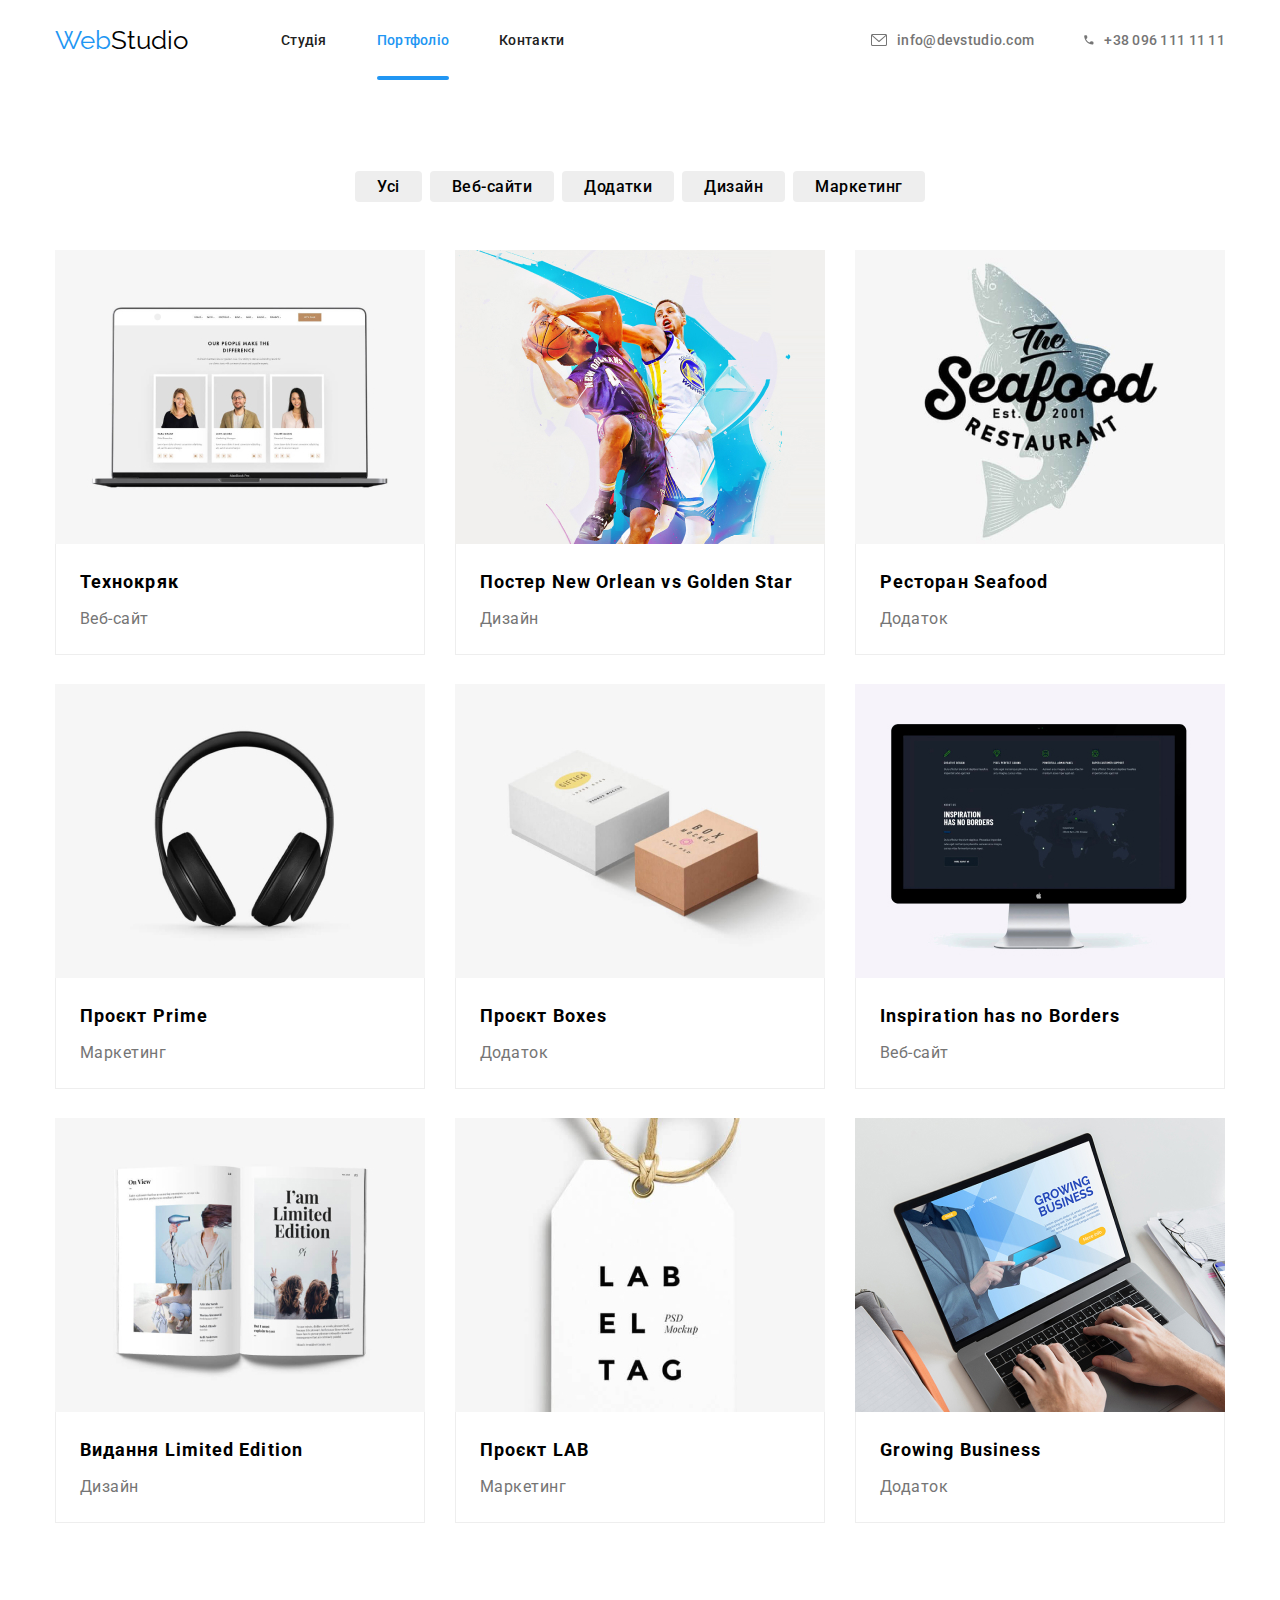
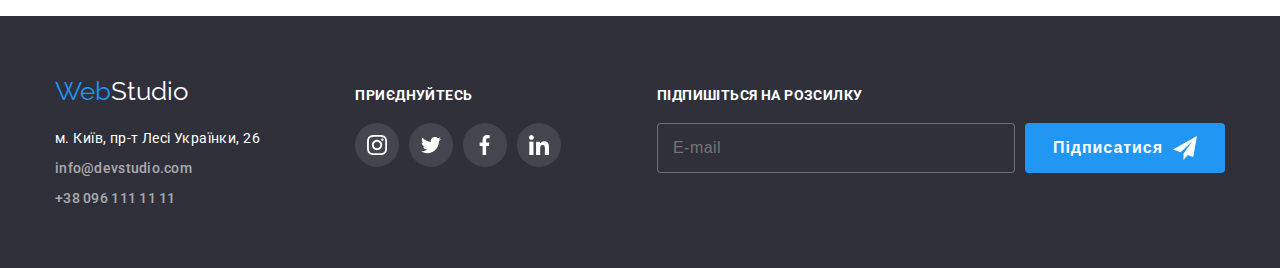
==== portfolio.html @ c01cbc5e "Homework start" ====
<!DOCTYPE html>
<html lang="en">
  <!-- #region head -->
  <head>
    <meta charset="UTF-8" />
    <meta name="viewport" content="width=device-width, initial-scale=1.0" />
    <title>Document</title>
    <link rel="preconnect" href="https://fonts.googleapis.com" />
    <link rel="preconnect" href="https://fonts.gstatic.com" crossorigin />
    <link
      href="https://fonts.googleapis.com/css2?family=Raleway:wght@700&family=Roboto:wght@400;500;700;900&display=swap"
      rel="stylesheet"
    />
    <link rel="stylesheet" href="./css/style.css" />
  </head>
  <!-- #endregion -->
  <body>
    <!-- #region HEADER -->
    <header class="header">
      <div class="container">
        <div class="header__content">
          <a
            href="https://yegor-vin.github.io/HTML_Homework-6/index.html"
            class="logo header__logo"
            ><span class="logo--color-blue">Web</span
            ><span class="logo--color-black">Studio</span></a
          >

          <div class="header__right-block">
            <nav class="nav">
              <ul class="nav__list">
                <li class="nav__item">
                  <a class="nav__link link" href="./index.html">Студія</a>
                </li>
                <li class="nav__item">
                  <a class="nav__link link is-active" href="./portfolio.html"
                    >Портфоліо</a
                  >
                </li>
                <li class="nav__item">
                  <a class="nav__link link" href="#">Контакти</a>
                </li>
              </ul>
            </nav>

            <div class="contacts">
              <a class="contacts__item link" href="mailto:info@devstudio.com">
                <svg class="icon icon--email contacts__icon">
                  <use href="./images/sprite.svg#email"></use>
                </svg>
                info@devstudio.com</a
              >
              <a class="contacts__item link" href="tel:+380961111111">
                <svg class="icon icon--phone contacts__icon">
                  <use href="./images/sprite.svg#phone"></use>
                </svg>
                +38 096 111 11 11
              </a>
            </div>
          </div>
        </div>
      </div>
    </header>
    <!-- #endregion -->
    <main>
      <section class="features section">
        <div class="container">
          <ul class="features__filters">
            <li class="features__filters-item">
              <a class="features__filter" href="#" type="button">Усі</a>
            </li>
            <li class="features__filters-item">
              <a class="features__filter" href="#" type="button">Веб-сайти</a>
            </li>
            <li class="features__filters-item">
              <a class="features__filter" href="#" type="button">Додатки</a>
            </li>
            <li class="features__filters-item">
              <a class="features__filter" href="#" type="button">Дизайн</a>
            </li>
            <li class="features__filters-item">
              <a class="features__filter" href="#" type="button">Маркетинг</a>
            </li>
          </ul>
          <ul class="features__list">
            <li class="features__item category">
              <div class="category__img-container">
                <img
                  class="category__img"
                  src="./images/port-1.jpg"
                  alt="tehnokriak"
                />
                <div class="hidden-text">
                  Ресурс пропонує комплексні пропозиції з різним рівнем
                  функціоналу та сервісів. Все це дозволить відвідувачу отримати
                  вичерпні відомості про компанію чи приватну особу.
                </div>
              </div>
              <div class="category__content">
                <h3 class="category__title">Технокряк</h3>
                <p class="category__type">Веб-сайт</p>
              </div>
            </li>
            <li class="features__item category">
              <div class="category__img-container">
                <img src="./images/port-2.jpg" alt="Poster" />
                <div class="hidden-text">
                  Ресурс пропонує комплексні пропозиції з різним рівнем
                  функціоналу та сервісів. Все це дозволить відвідувачу отримати
                  вичерпні відомості про компанію чи приватну особу.
                </div>
              </div>
              <div class="category__content">
                <h3 class="category__title">
                  Постер New Orlean vs Golden Star
                </h3>
                <p class="category__type">Дизайн</p>
              </div>
            </li>
            <li class="features__item category">
              <div class="category__img-container">
                <img src="./images/port-3.jpg" alt="Restaurant" />
                <div class="hidden-text">
                  Ресурс пропонує комплексні пропозиції з різним рівнем
                  функціоналу та сервісів. Все це дозволить відвідувачу отримати
                  вичерпні відомості про компанію чи приватну особу.
                </div>
              </div>
              <div class="category__content">
                <h3 class="category__title">Ресторан Seafood</h3>
                <p class="category__type">Додаток</p>
              </div>
            </li>
            <li class="features__item category">
              <div class="category__img-container">
                <img src="./images/port-4.jpg" alt="Project Prime" />
                <div class="hidden-text">
                  Ресурс пропонує комплексні пропозиції з різним рівнем
                  функціоналу та сервісів. Все це дозволить відвідувачу отримати
                  вичерпні відомості про компанію чи приватну особу.
                </div>
              </div>
              <div class="category__content">
                <h3 class="category__title">Проєкт Prime</h3>
                <p class="category__type">Маркетинг</p>
              </div>
            </li>
            <li class="features__item category">
              <div class="category__img-container">
                <img src="./images/port-5.jpg" alt="Project Boxes" />
                <div class="hidden-text">
                  Ресурс пропонує комплексні пропозиції з різним рівнем
                  функціоналу та сервісів. Все це дозволить відвідувачу отримати
                  вичерпні відомості про компанію чи приватну особу.
                </div>
              </div>
              <div class="category__content">
                <h3 class="category__title">Проєкт Boxes</h3>
                <p class="category__type">Додаток</p>
              </div>
            </li>
            <li class="features__item category">
              <div class="category__img-container">
                <img
                  src="./images/port-6.jpg"
                  alt="Inspiration has no Borders"
                />
                <div class="hidden-text">
                  Ресурс пропонує комплексні пропозиції з різним рівнем
                  функціоналу та сервісів. Все це дозволить відвідувачу отримати
                  вичерпні відомості про компанію чи приватну особу.
                </div>
              </div>
              <div class="category__content">
                <h3 class="category__title">Inspiration has no Borders</h3>
                <p class="category__type">Веб-сайт</p>
              </div>
            </li>
            <li class="features__item category">
              <div class="category__img-container">
                <img src="./images/port-7.jpg" alt="Видання Limited Edition" />
                <div class="hidden-text">
                  Ресурс пропонує комплексні пропозиції з різним рівнем
                  функціоналу та сервісів. Все це дозволить відвідувачу отримати
                  вичерпні відомості про компанію чи приватну особу.
                </div>
              </div>
              <div class="category__content">
                <h3 class="category__title">Видання Limited Edition</h3>
                <p class="category__type">Дизайн</p>
              </div>
            </li>
            <li class="features__item category">
              <div class="category__img-container">
                <img src="./images/port-8.jpg" alt="Проєкт LAB" />
                <div class="hidden-text">
                  Ресурс пропонує комплексні пропозиції з різним рівнем
                  функціоналу та сервісів. Все це дозволить відвідувачу отримати
                  вичерпні відомості про компанію чи приватну особу.
                </div>
              </div>
              <div class="category__content">
                <h3 class="category__title">Проєкт LAB</h3>
                <p class="category__type">Маркетинг</p>
              </div>
            </li>
            <li class="features__item category">
              <div class="category__img-container">
                <img src="./images/port-9.jpg" alt="Growing Business" />
                <div class="hidden-text">
                  Ресурс пропонує комплексні пропозиції з різним рівнем
                  функціоналу та сервісів. Все це дозволить відвідувачу отримати
                  вичерпні відомості про компанію чи приватну особу.
                </div>
              </div>
              <div class="category__content">
                <h3 class="category__title">Growing Business</h3>
                <p class="category__type">Додаток</p>
              </div>
            </li>
          </ul>
        </div>
      </section>
    </main>
    <footer class="footer">
      <div class="container">
        <div class="footer__content">
          <div class="footer__left-block">
            <a href="/" class="logo footer__logo"
              ><span class="logo--color-blue">Web</span
              ><span class="logo--color-white">Studio</span></a
            >
            <div class="footer__contacts contacts contacts--footer">
              <address class="contacts__address">
                м. Київ, пр-т Лесі Українки, 26
              </address>
              <a
                class="contacts__item contacts__item--footer link"
                href="mailto:info@devstudio.com"
                >info@devstudio.com</a
              >
              <a
                class="contacts__item contacts__item--footer link"
                href="tel:+380961111111"
                >+38 096 111 11 11</a
              >
            </div>
          </div>
          <div class="footer__right-block">
            <div class="footer__social-icons social-icons">
              <h3 class="social-icons__title">Приєднуйтесь</h3>
              <ul class="social-icons__list">
                <li class="social-icons__item social-icons__item--footer">
                  <svg class="social-icons__icon social-icons__icon--footer">
                    <use href="./images/sprite.svg#instagram"></use>
                  </svg>
                </li>
                <li class="social-icons__item social-icons__item--footer">
                  <svg class="social-icons__icon social-icons__icon--footer">
                    <use href="./images/sprite.svg#twitter"></use>
                  </svg>
                </li>
                <li class="social-icons__item social-icons__item--footer">
                  <svg class="social-icons__icon social-icons__icon--footer">
                    <use href="./images/sprite.svg#facebook"></use>
                  </svg>
                </li>
                <li class="social-icons__item social-icons__item--footer">
                  <svg class="social-icons__icon social-icons__icon--footer">
                    <use href="./images/sprite.svg#linkedin"></use>
                  </svg>
                </li>
              </ul>
            </div>
          </div>
          <div class="footer__subscribe subscribe">
            <h3 class="subscribe__title">Підпишіться на розсилку</h3>
            <form class="subscribe__form">
              <input
                class="subscribe__input"
                type="email"
                name="email"
                id="email"
                placeholder="E-mail"
              />
              <button class="subscribe__button" type="button">
                Підписатися
                <svg class="subscribe__button-icon">
                  <use href="./images/sprite.svg#tg"></use>
                </svg>
              </button>
            </form>
          </div>
        </div>
      </div>
    </footer>
  </body>
</html>
---- css/style.css ----
:root {
  --color-blue: #2196f3;
}

html {
  font-family: "Roboto", sans-serif;
  font-weight: 400;
}

body,
h1,
h2,
h3,
h4,
h5,
h6,
p,
ul,
button {
  margin: 0;
  padding: 0;
}

a {
  text-decoration: none;
}

* {
  box-sizing: border-box;
}

.link {
  transition: color 0.3s linear;
}

.link:hover {
  color: var(--color-blue);
}

.container {
  margin: 0 auto;
  max-width: 1170px;
  width: 100%;
}

/* #region header */

.header {
  display: flex;

  height: 80px;
}

.header__content {
  display: flex;
  height: 100%;
}

.header__right-block {
  display: flex;
  justify-content: space-between;
  width: 100%;
}

.header__logo {
  margin-right: 93px;
}

/* #endregion */

/* #region nav */

.nav {
  display: flex;
}

.nav__list {
  margin: 0;
  padding: 0;
  list-style: none;
  display: flex;
  gap: 50px;
}

.nav__item {
  display: flex;
}

.nav__link {
  display: flex;
  align-items: center;

  color: #212121;
  font-size: 14px;
  font-weight: 500;
  line-height: normal;
  letter-spacing: 0.28px;
  text-decoration: none;
  transition: all 0.3s ease;
}

.is-active {
  position: relative;
  color: var(--color-blue);
}

.is-active::after {
  display: block;
  content: "";
  height: 4px;

  position: absolute;
  width: 100%;
  bottom: 0;

  background-color: var(--color-blue);
  border-radius: 2px;
}

.nav__link:hover {
  color: var(--color-blue);
  font-weight: 500;
  line-height: normal;
  letter-spacing: 0.28px;
}

/* #endregion */

/* #region contacts */

.contacts {
  display: flex;
  gap: 50px;
}

.contacts--footer {
  flex-direction: column;
  gap: 6px;
}

.contacts__item {
  display: flex;
  align-items: center;

  color: #757575;
  font-size: 14px;
  font-weight: 500;
  line-height: normal;
  letter-spacing: 0.28px;
}

.contacts__item--footer {
  color: #ffffff99;
  line-height: 24px;
}

/* #endregion */

.logo {
  font-family: "Raleway", sans-serif;
  text-decoration: none;
  font-size: 26px;
  display: flex;
  align-items: center;
}

.logo--color-blue {
  color: var(--color-blue);
}

.logo--color-black {
  color: #000;
}

.hero {
  display: flex;
  flex-direction: column;
  justify-content: center;
  align-items: center;
  gap: 30px;

  height: 600px;
  background: linear-gradient(90deg, #2f303a66 0%, #2f303a66 100%),
    url("../images/hero.jpg"), #2f303a;
  background-repeat: no-repeat;
  background-size: cover;
  background-position: center;

  color: #fff;

  font-size: 44px;
  font-weight: 900px;
  line-height: 60px;
  text-transform: uppercase;

  flex-shrink: 0;
}

.hero__title {
  color: #fff;
  text-align: center;

  width: 696px;

  font-size: 44px;
  font-weight: 900;

  line-height: 60px;
  letter-spacing: 2.64px;
  text-transform: uppercase;
}

.hero__button {
  background-color: var(--color-blue);
  color: #fff;
  width: 216px;
  height: 50px;
  cursor: pointer;
  text-align: center;
  font-size: 16px;
  font-weight: 700;
  line-height: 30px; /* 187.5% */
  letter-spacing: 0.96px;
  border-radius: 4px;
  box-shadow: 0 4px 4px 0 rgba(0, 0, 0, 0.15);
}

.points__list {
  display: flex;
  justify-content: space-evenly;
  list-style: none;
  background-color: #fff;
  gap: 30px;
}

.points__item {
  width: 270px;
  flex-shrink: 0;
  display: flex;
  flex-direction: column;
  gap: 30px;
}

.points__title {
  color: #212121;
  margin-bottom: 10px;
  font-size: 14px;
  font-weight: 700;
  line-height: 16px;
  letter-spacing: 0.03em;
}

.points__text {
  color: #757575;
  font-size: 14px;
  font-weight: 400;
  line-height: 24px;
  letter-spacing: 0.42px;
  width: 270px;
}

.activity {
}

.activity__title {
  text-align: center;
  margin-bottom: 50px;
  font-size: 36px;
  font-weight: 700;
  line-height: 42px;
  letter-spacing: 0.03em;
}

.activity__list {
  list-style: none;
  display: flex;
  justify-content: center;
  gap: 30px;
}

.activity__item {
  display: flex;
}

.activity__img-container {
  position: relative;
  display: flex;
}

.activity__img {
  width: 370px;
  height: 294px;
  flex-shrink: 0;
}

.activity__text {
  position: absolute;
  bottom: 0;
  background-color: #2f303acc;
  color: #fff;
  width: 100%;
  height: 70px;
  display: flex;
  justify-content: center;
  align-items: center;
  text-transform: uppercase;
  font-size: 14px;
  font-weight: 700;
  line-height: 16px;
  letter-spacing: 0.03em;
}

.team {
  flex-shrink: 0;
  background-color: #f5f4fa;
  width: 100%;
}

.team__title {
  margin: 0 0 50px;
  text-align: center;
  font-size: 36px;
  font-weight: 700;
  line-height: 42px;
  letter-spacing: 0.03em;
}

.team__list {
  list-style: none;
  display: flex;
  gap: 30px;
  justify-content: center;
  border-radius: 4px;
}

.person {
  background-color: #fff;
  width: 270px;
}

.person__img {
  width: 100%;
}

.person__img-container {
  display: flex;
}

.person__content {
  padding: 30px 0 30px;

  display: flex;
  flex-direction: column;
  align-items: center;
}

.person__name {
  margin: 0 0 10px;
  font-size: 16px;
  font-weight: 500;
  line-height: 19px;
  letter-spacing: 0.03em;
}

.person__role {
  margin: 0 0 16px;

  font-size: 16px;
  font-weight: 400;
  line-height: 19px;
  letter-spacing: 0.03em;
  color: #757575;
}

.section {
  padding: 94px 0 94px;
}

.section--no-pd-top {
  padding: 0 0 94px;
}

.footer {
  background-color: #2f303a;
  height: 252px;
  padding-top: 60px;
}

.logo--color-white {
  color: #fff;
}

.footer__content {
  display: flex;
  align-items: baseline;
  justify-content: space-between;
}

.footer__contacts {
  display: flex;
  flex-direction: column;
  gap: 6px;
}

.contacts__address {
  color: #fff;
  font-style: normal;
  font-size: 14px;
  font-weight: 400;
  line-height: 24px;
  letter-spacing: 0.03em;
  text-align: left;
}

.footer__logo {
  margin: 0 0 20px;
}

.footer__email {
  color: #757575;
  font-size: 14px;
  font-weight: 400;
  line-height: 24px;
  letter-spacing: 0.03em;
  text-align: left;
}

.footer__number {
  color: #757575;
  font-size: 14px;
  font-weight: 400;
  line-height: 24px;
  letter-spacing: 0.03em;
  text-align: left;
}

.features__filter {
  background-color: #f5f4fa;
  color: #212121;
  height: 38px;
  font-size: 16px;
  font-weight: 500;
  line-height: 26px;
  letter-spacing: 0.03em;
  text-align: center;
  padding: 6px 22px;
}

.portfolio {
}

.info {
  text-align: center;
}

.features__filters {
  list-style: none;
  margin: 0 0 50px;

  display: flex;
  justify-content: center;
  gap: 8px;
}

.features__filter {
  transition: all 0.3s ease;
  background-color: #eee;
  color: black;
  border-radius: 4px;
}

.features__filter:hover {
  background-color: var(--color-blue);
  color: white;
}

.features__list {
  list-style: none;
  display: flex;
  flex-wrap: wrap;
  gap: 30px;
}

.features__block {
  display: flex;
  justify-content: space-between;
}

.features__item {
  width: 370px;
  height: 404px;
}

.category__img-container {
  position: relative;
  overflow: hidden;
  display: flex;
}

.category__img {
  display: flex;
}

.hidden-text {
  background: #2196f3e5;
  position: absolute;
  color: #fff;
  font-size: 18px;
  font-weight: 400;
  line-height: 28px;
  letter-spacing: 0.03em;
  padding: 63px 24px;
  transform: translateY(100%);
  transition: transform 0.3s ease;
  top: 0;
}

.features__item:hover .hidden-text {
  transform: translateY(0);
}

.category {
  cursor: pointer;
}

.category__content {
  padding: 20px 24px;
  border: 1px solid #eee;
  border-top: none;
}

.category__title {
  margin: 0 0 4px;
  font-size: 18px;
  font-weight: 700;
  line-height: 36px;
  letter-spacing: 0.06em;
}

.category__type {
  font-size: 16px;
  font-weight: 400;
  line-height: 30px;
  letter-spacing: 0.03em;
  color: #757575;
}

.icon {
  display: flex;
  padding: 0 10px 0 0;

  transition: color 0.3s linear;
}

.icon--email {
  height: 12px;
  width: 16px;
}

.icon--phone {
  height: 16px;
  width: 10px;
}

.contacts__block {
  display: flex;
}

.contacts__icon {
  box-sizing: content-box;
}

.contacts__icon-email {
  padding: 34px 10px 34px 0;
  transition: color 0.3s linear;
}

.contacts__block:hover {
  background-color: #fff;
}

.contacts__block:hover .contacts__icon {
  color: var(--color-blue);
}

.contacts__block:hover .contacts__email {
  color: var(--color-blue);
}

.points__icon-list {
  list-style: none;
  display: flex;
  gap: 30px;
  border-radius: 4px;
  padding: 0 0 30px;
}

.points__icon-item {
  width: 270px;
  height: 120px;
  background-color: #f5f4fa;
  display: flex;
  justify-content: center;
  align-items: center;
}

.points__icon {
  width: 70px;
  height: 70px;
}

.social-icons__list {
  list-style: none;
  display: flex;
  gap: 10px;
}

.social-icons__item {
  width: 44px;
  height: 44px;
  display: flex;
  justify-content: center;
  align-items: center;
  border-radius: 50%;
  transition: all 0.3s linear;

  background-color: transparent;
  color: #afb1b8;

  cursor: pointer;
}

.social-icons__item--footer {
  background-color: #ffffff1a;
}

.social-icons__icon {
  color: inherit;
  width: 20px;
  height: 20px;
}

.social-icons__icon--footer {
  color: #fff;
}

.social-icons__item:hover {
  background-color: var(--color-blue);
  color: #fff;
}

.person__media-item:hover .person__media-icon {
  color: #fff;
}
.clients__content {
  padding: 94px 0;
}

.clients__title {
  text-align: center;
  font-size: 36px;
  font-weight: 700;
  line-height: 42px;
  letter-spacing: 0.03em;
  text-align: center;
  margin: 0 0 50px;
}

.clients__list {
  list-style: none;
  display: flex;
  gap: 30px;
}

.clients__item {
  display: flex;
  justify-content: center;
  align-items: center;
  width: 170px;
  height: 92px;
  border: 1px #afb1b8 solid;
  border-radius: 4px;
  transition: all 0.3s linear;
  cursor: pointer;
}

.clients__item:hover {
  border-color: var(--color-blue);
}

.clients__item:hover .clients__logo {
  color: var(--color-blue);
}

.clients__logo {
  width: 106px;
  height: 60px;
  color: #afb1b8;
  transition: all 0.3s linear;
}

.social-icons__title {
  font-size: 14px;
  font-weight: 700;
  line-height: 16px;
  letter-spacing: 0.03em;
  color: #fff;
  text-transform: uppercase;
}

.footer__social-icons {
  display: flex;
  flex-direction: column;
  gap: 20px;
  justify-content: center;
}

.modal {
  opacity: 0;
  position: fixed;
  top: 0;
  left: 0;
  right: 0;
  bottom: 0;

  background-color: #00000080;
  transition: all 0.3s ease;

  pointer-events: none;
}

.modal--is-open {
  opacity: 1;
  pointer-events: all;
}

.modal__window {
  padding: 40px;
  width: 528px;
  height: 580px;
  top: 50%;
  left: 50%;
  border-radius: 4px;
  background-color: #fff;
  position: absolute;
  transform: translate(-50%, -30%);
  transition: all 0.3s ease;
}

.modal--is-open .modal__window {
  transform: translate(-50%, -50%);
}

.modal--is-open .modal {
  opacity: 1;
  pointer-events: all;
}

.modal__button {
  position: absolute;
  right: 8px;
  top: 8px;

  display: flex;
  justify-content: center;
  align-items: center;
  border: 1px solid #0000001a;
  height: 30px;
  width: 30px;

  border-radius: 50%;
  border: 1px solid #0000001a;

  background-color: #fff;
  cursor: pointer;
}

.modal__cross {
  height: 11px;
  width: 11px;
  transition: color 0.3s linear;
}

.modal__button:hover .modal__cross {
  color: var(--color-blue);
}

main:has(.modal--is-open) {
  overflow: hidden;
}

.modal__form {
  display: flex;
  flex-direction: column;
  gap: 12px;
}

.modal__title {
  font-size: 20px;
  font-weight: 700;
  line-height: 23px;
  letter-spacing: 0.03em;
  color: #212121;
  text-align: center;
}

.form {
  display: flex;
  flex-direction: column;
  align-items: center;
}

.form__item {
  margin: 0 0 10px;
  position: relative;
  display: flex;
  flex-direction: column;
  gap: 4px;

  width: 100%;

  font-size: 12px;
  font-weight: 400;
  line-height: 14px;
  letter-spacing: 0.01em;
  color: #757575;
}

.form__item--textarea {
  margin: 0 0 20px;
}

.form__item--checkbox {
  margin: 0 0 30px;
  display: flex;
  flex-direction: row;
  justify-content: center;
  align-items: center;
}

.form__icon {
  position: absolute;
  height: 18px;
  width: 18px;
  padding: 2px;
  color: black;

  left: 12px;
  bottom: 11px;

  transition: color 0.3s ease;
}

.form__input {
  padding: 0 0 0 42px;
  border-radius: 4px;
  border: 1px solid #21212133;
  height: 40px;
  transition: color 0.3s linear;
  cursor: pointer;
  transition: border-color 0.3s ease;
}

.form__input:hover,
.form__input:focus,
.form__text-area:focus {
  border-color: var(--color-blue);
  outline: 1px solid var(--color-blue);
}

.form__input:hover + .form__icon {
  color: var(--color-blue);
}

.form__text-area {
  padding: 12px 16px;
  height: 120px;
  border: 1px solid #21212133;
  border-radius: 4px;
  resize: none;
}

.form__text-area::placeholder {
  color: #75757580;
  font-size: 12px;
  font-weight: 400;
  line-height: 14px;
  letter-spacing: 0.01em;
}

.checkbox-link {
  color: var(--color-blue);
}

.form__button {
  color: #fff;
  border-radius: 4px;
  width: 200px;
  height: 50px;
  background-color: #188ce8;
  border: 1px solid #21212133;
  cursor: pointer;
}

.footer__subscribe {
  display: flex;
  flex-direction: column;
}

.subscribe__title {
  margin: 0 0 20px;
  color: #fff;
  font-size: 14px;
  font-weight: 700;
  line-height: 16px;
  letter-spacing: 0.03em;
  text-transform: uppercase;
  display: flex;
  flex-direction: column;
}

.subscribe__form {
  display: flex;
  gap: 10px;
}

.subscribe__input {
  padding: 0 0 0 15px;

  width: 358px;
  height: 50px;

  border-radius: 4px;
  border: 1px solid #ffffff4d;

  background-color: #2f303a;
  color: #fff;
}

.subscribe__button {
  padding: 0 28px;

  display: flex;
  justify-content: center;
  align-items: center;
  gap: 10px;

  height: 50px;

  font-size: 16px;
  font-weight: 700;
  line-height: 30px;
  letter-spacing: 0.06em;

  color: #fff;
  background-color: var(--color-blue);

  border-radius: 4px;
  border: none;

  cursor: pointer;
}

.subscribe__button-icon {
  height: 24px;
  width: 24px;
}

.subscribe__input::placeholder {
  font-size: 16px;
  font-weight: 400;
  line-height: 20px;
  letter-spacing: 0.03em;
}
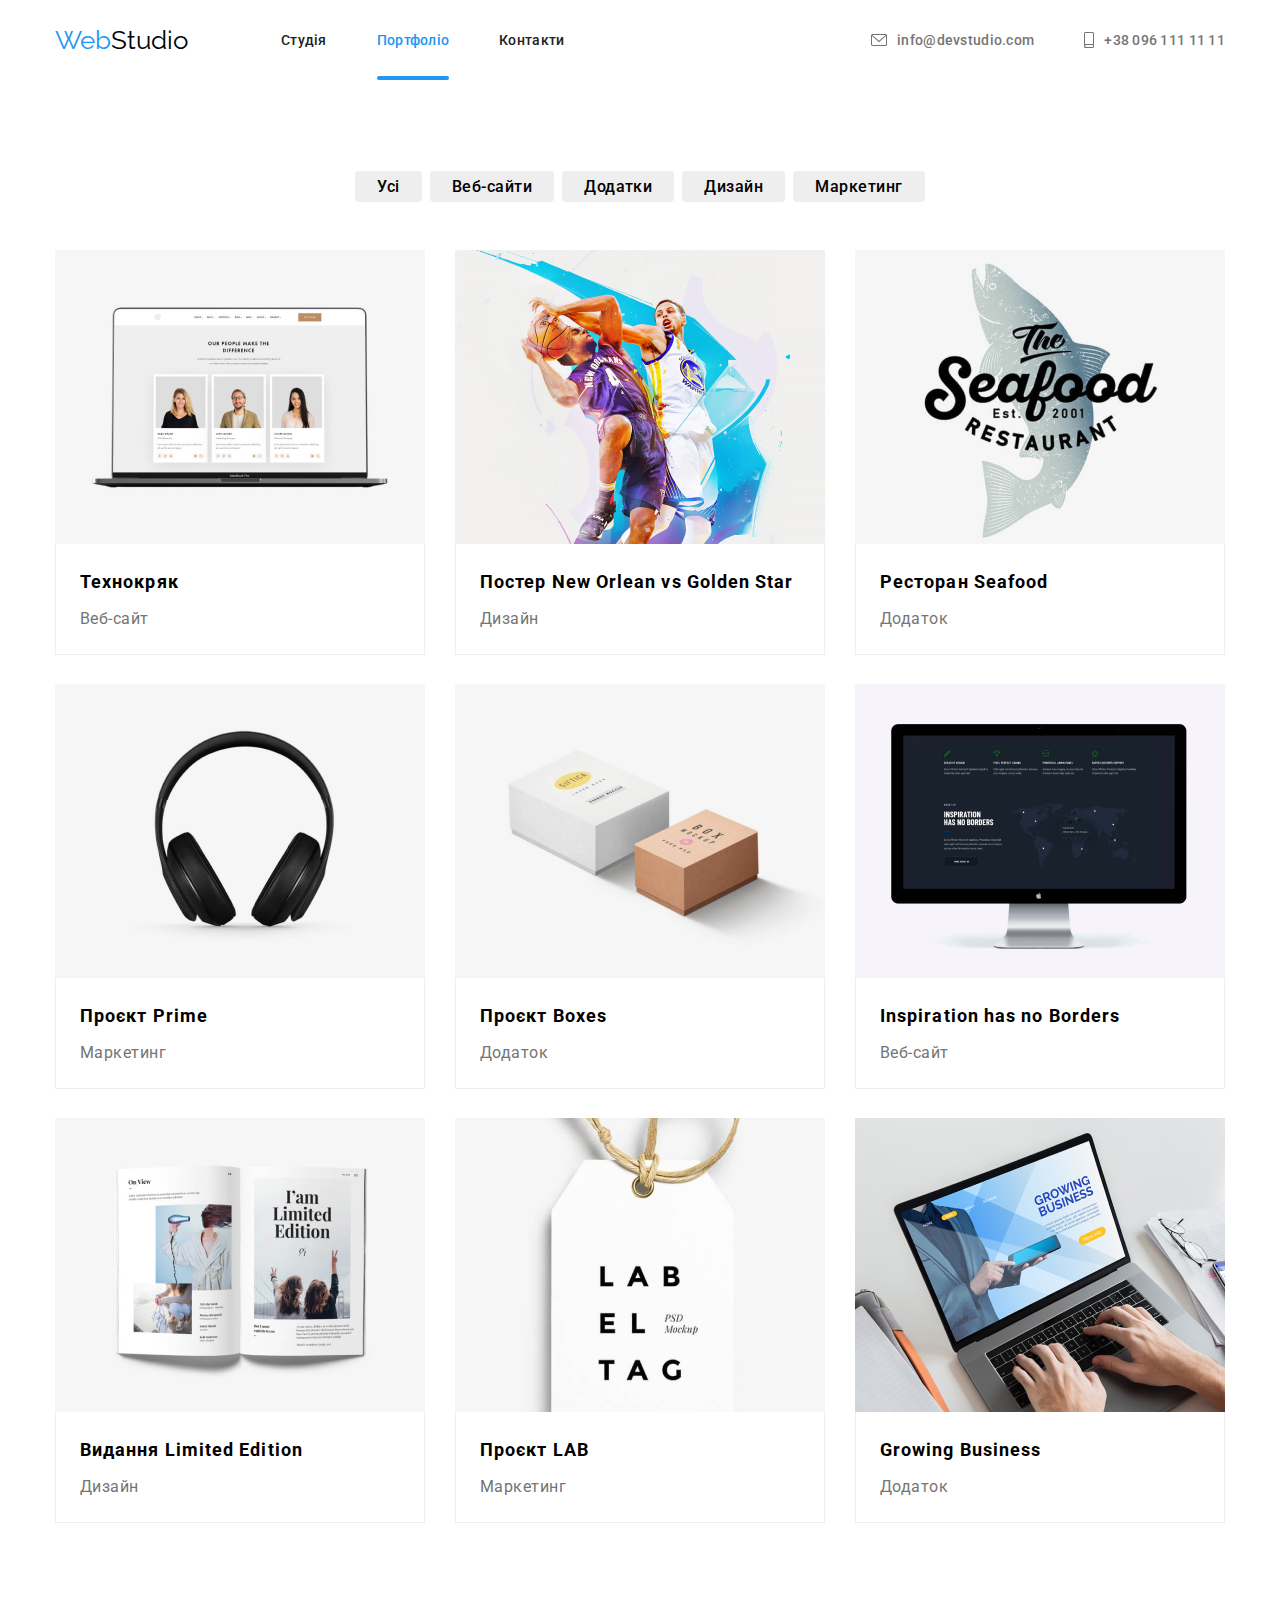
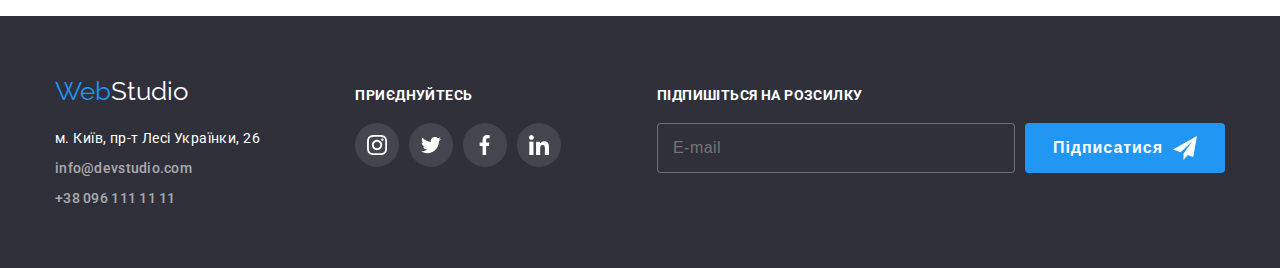
==== commit 3f721bef: "added scss" ====
--- a/portfolio.html
+++ b/portfolio.html
@@ -1,5 +1,5 @@
 <!DOCTYPE html>
-<html lang="en">
+<html lang="en" class="page">
   <!-- #region head -->
   <head>
     <meta charset="UTF-8" />
@@ -11,7 +11,7 @@
       href="https://fonts.googleapis.com/css2?family=Raleway:wght@700&family=Roboto:wght@400;500;700;900&display=swap"
       rel="stylesheet"
     />
-    <link rel="stylesheet" href="./css/style.css" />
+    <link rel="stylesheet" href="/css/style.min.css" />
   </head>
   <!-- #endregion -->
   <body>
@@ -52,7 +52,7 @@
               >
               <a class="contacts__item link" href="tel:+380961111111">
                 <svg class="icon icon--phone contacts__icon">
-                  <use href="./images/sprite.svg#phone"></use>
+                  <use href="./images/sprite.svg#smartphone"></use>
                 </svg>
                 +38 096 111 11 11
               </a>
--- a/css/style.min.css
+++ b/css/style.min.css
@@ -0,0 +1 @@
+body,h1,h2,h3,h4,h5,h6,p,ul,button{margin:0;padding:0}a{text-decoration:none}*{box-sizing:border-box}.link{transition:color .3s linear;font-family:inherit}.link:hover{color:#2196f3}.page{font-family:"Roboto",sans-serif;font-weight:400}.container{margin:0 auto;max-width:1170px;width:100%}.header{display:flex;height:80px}.header__content{display:flex;height:100%}.header__right-block{display:flex;justify-content:space-between;width:100%}.header__logo{margin-right:93px}.nav{display:flex}.nav__list{margin:0;padding:0;list-style:none;display:flex;gap:50px}.nav__item{display:flex}.nav__link{display:flex;align-items:center;color:#212121;font-size:14px;font-weight:500;line-height:normal;letter-spacing:.28px;text-decoration:none;transition:all .3s ease}.nav__link:hover{color:#2196f3;font-weight:500;line-height:normal;letter-spacing:.28px}.is-active{position:relative;color:#2196f3}.is-active::after{display:block;content:"";height:4px;position:absolute;width:100%;bottom:0;background-color:#2196f3;border-radius:2px}.contacts{display:flex;gap:50px}.contacts --footer{flex-direction:column;gap:6px}.contacts__item{display:flex;align-items:center;color:#757575;font-size:14px;font-weight:500;line-height:normal;letter-spacing:.28px}.contacts__item--footer{color:rgba(255,255,255,.6);line-height:24px}.logo{font-family:"Raleway",sans-serif;text-decoration:none;font-size:26px;display:flex;align-items:center}.logo--color-blue{color:#2196f3}.logo--color-black{color:#000}.hero{display:flex;flex-direction:column;justify-content:center;align-items:center;gap:30px;height:600px;background:linear-gradient(90deg, rgba(47, 48, 58, 0.4) 0%, rgba(47, 48, 58, 0.4) 100%),url("../images/hero.jpg"),#2f303a;background-repeat:no-repeat;background-size:cover;background-position:center;color:#fff;font-size:44px;font-weight:900px;line-height:60px;text-transform:uppercase;flex-shrink:0}.hero__title{color:#fff;text-align:center;width:696px;font-size:44px;font-weight:900;line-height:60px;letter-spacing:2.64px;text-transform:uppercase}.hero__button{background-color:#2196f3;color:#fff;width:216px;height:50px;cursor:pointer;text-align:center;font-size:16px;font-weight:700;line-height:30px;letter-spacing:.96px;border-radius:4px;box-shadow:0 4px 4px 0 rgba(0,0,0,.15)}.activity__title{text-align:center;margin-bottom:50px;font-size:36px;font-weight:700;line-height:42px;letter-spacing:.03em}.activity__list{list-style:none;display:flex;justify-content:center;gap:30px}.activity__item{display:flex}.activity__img-container{position:relative;display:flex}.activity__img{width:370px;height:294px;flex-shrink:0}.activity__text{position:absolute;bottom:0;background-color:rgba(47,48,58,.8);color:#fff;width:100%;height:70px;display:flex;justify-content:center;align-items:center;text-transform:uppercase;font-size:14px;font-weight:700;line-height:16px;letter-spacing:.03em}.team{flex-shrink:0;background-color:#f5f4fa;width:100%}.team__title{margin:0 0 50px;text-align:center;font-size:36px;font-weight:700;line-height:42px;letter-spacing:.03em}.team__list{list-style:none;display:flex;gap:30px;justify-content:center;border-radius:4px}.person{background-color:#fff;width:270px}.person__img{width:100%}.person__img-container{display:flex}.person__content{padding:30px 0 30px;display:flex;flex-direction:column;align-items:center}.person__name{margin:0 0 10px;font-size:16px;font-weight:500;line-height:19px;letter-spacing:.03em}.person__role{margin:0 0 16px;font-size:16px;font-weight:400;line-height:19px;letter-spacing:.03em;color:#757575}.section{padding:94px 0 94px}.section--no-pd-top{padding:0 0 94px}.footer{background-color:#2f303a;height:252px;padding-top:60px}.logo--color-white{color:#fff}.footer__content{display:flex;align-items:baseline;justify-content:space-between}.footer__contacts{display:flex;flex-direction:column;gap:6px}.contacts__address{color:#fff;font-style:normal;font-size:14px;font-weight:400;line-height:24px;letter-spacing:.03em;text-align:left}.footer__logo{margin:0 0 20px}.footer__email{color:#757575;font-size:14px;font-weight:400;line-height:24px;letter-spacing:.03em;text-align:left}.footer__number{color:#757575;font-size:14px;font-weight:400;line-height:24px;letter-spacing:.03em;text-align:left}.features__filter{background-color:#f5f4fa;color:#212121;height:38px;font-size:16px;font-weight:500;line-height:26px;letter-spacing:.03em;text-align:center;padding:6px 22px}.info{text-align:center}.features__filters{list-style:none;margin:0 0 50px;display:flex;justify-content:center;gap:8px}.features__filter{transition:all .3s ease;background-color:#eee;color:#000;border-radius:4px}.features__filter:hover{background-color:#2196f3;color:#fff}.features__list{list-style:none;display:flex;flex-wrap:wrap;gap:30px}.features__block{display:flex;justify-content:space-between}.features__item{width:370px;height:404px}.category__img-container{position:relative;overflow:hidden;display:flex}.category__img{display:flex}.hidden-text{background:rgba(33,150,243,.8980392157);position:absolute;color:#fff;font-size:18px;font-weight:400;line-height:28px;letter-spacing:.03em;padding:63px 24px;transform:translateY(100%);transition:transform .3s ease;top:0}.features__item:hover .hidden-text{transform:translateY(0)}.category{cursor:pointer}.category__content{padding:20px 24px;border:1px solid #eee;border-top:none}.category__title{margin:0 0 4px;font-size:18px;font-weight:700;line-height:36px;letter-spacing:.06em}.category__type{font-size:16px;font-weight:400;line-height:30px;letter-spacing:.03em;color:#757575}.icon{display:flex;padding:0 10px 0 0;transition:color .3s linear}.icon--email{height:12px;width:16px}.icon--phone{height:16px;width:10px}.contacts__block{display:flex}.contacts__icon{box-sizing:content-box}.contacts__icon-email{padding:34px 10px 34px 0;transition:color .3s linear}.contacts__block:hover{background-color:#fff}.contacts__block:hover .contacts__icon{color:#2196f3}.contacts__block:hover .contacts__email{color:#2196f3}.points__icon-list{list-style:none;display:flex;gap:30px;border-radius:4px;padding:0 0 30px}.points__icon-item{width:270px;height:120px;background-color:#f5f4fa;display:flex;justify-content:center;align-items:center}.points__icon{width:70px;height:70px}.social-icons__list{list-style:none;display:flex;gap:10px}.social-icons__item{width:44px;height:44px;display:flex;justify-content:center;align-items:center;border-radius:50%;transition:all .3s linear;background-color:rgba(0,0,0,0);color:#afb1b8;cursor:pointer}.social-icons__item--footer{background-color:rgba(255,255,255,.1019607843)}.social-icons__icon{color:inherit;width:20px;height:20px}.social-icons__icon--footer{color:#fff}.social-icons__item:hover{background-color:#2196f3;color:#fff}.person__media-item:hover .person__media-icon{color:#fff}.clients__content{padding:94px 0}.clients__title{text-align:center;font-size:36px;font-weight:700;line-height:42px;letter-spacing:.03em;text-align:center;margin:0 0 50px}.clients__list{list-style:none;display:flex;gap:30px}.clients__item{display:flex;justify-content:center;align-items:center;width:170px;height:92px;border:1px #afb1b8 solid;border-radius:4px;transition:all .3s linear;cursor:pointer}.clients__item:hover{border-color:#2196f3}.clients__item:hover .clients__logo{color:#2196f3}.clients__logo{width:106px;height:60px;color:#afb1b8;transition:all .3s linear}.social-icons__title{font-size:14px;font-weight:700;line-height:16px;letter-spacing:.03em;color:#fff;text-transform:uppercase}.footer__social-icons{display:flex;flex-direction:column;gap:20px;justify-content:center}.modal{opacity:0;position:fixed;top:0;left:0;right:0;bottom:0;background-color:rgba(0,0,0,.5019607843);transition:all .3s ease;pointer-events:none}.modal--is-open{opacity:1;pointer-events:all}.modal__window{padding:40px;width:528px;height:580px;top:50%;left:50%;border-radius:4px;background-color:#fff;position:absolute;transform:translate(-50%, -30%);transition:all .3s ease}.modal--is-open .modal__window{transform:translate(-50%, -50%)}.modal--is-open .modal{opacity:1;pointer-events:all}.modal__button{position:absolute;right:8px;top:8px;display:flex;justify-content:center;align-items:center;border:1px solid rgba(0,0,0,.1019607843);height:30px;width:30px;border-radius:50%;border:1px solid rgba(0,0,0,.1019607843);background-color:#fff;cursor:pointer}.modal__cross{height:11px;width:11px;transition:color .3s linear}.modal__button:hover .modal__cross{color:#2196f3}main:has(.modal--is-open){overflow:hidden}.modal__form{display:flex;flex-direction:column;gap:12px}.modal__title{font-size:20px;font-weight:700;line-height:23px;letter-spacing:.03em;color:#212121;text-align:center}.form{display:flex;flex-direction:column;align-items:center}.form__item{margin:0 0 10px;position:relative;display:flex;flex-direction:column;gap:4px;width:100%;font-size:12px;font-weight:400;line-height:14px;letter-spacing:.01em;color:#757575}.form__item--textarea{margin:0 0 20px}.form__item--checkbox{margin:0 0 30px;display:flex;flex-direction:row;justify-content:center;align-items:center}.form__icon{position:absolute;height:18px;width:18px;padding:2px;color:#000;left:12px;bottom:11px;transition:color .3s ease}.form__input{padding:0 0 0 42px;border-radius:4px;border:1px solid rgba(33,33,33,.2);height:40px;transition:color .3s linear;cursor:pointer;transition:border-color .3s ease}.form__input:hover,.form__input:focus,.form__text-area:focus{border-color:#2196f3;outline:1px solid #2196f3}.form__input:hover+.form__icon{color:#2196f3}.form__text-area{padding:12px 16px;height:120px;border:1px solid rgba(33,33,33,.2);border-radius:4px;resize:none}.form__text-area::-moz-placeholder{color:rgba(117,117,117,.5019607843);font-size:12px;font-weight:400;line-height:14px;letter-spacing:.01em}.form__text-area::placeholder{color:rgba(117,117,117,.5019607843);font-size:12px;font-weight:400;line-height:14px;letter-spacing:.01em}.checkbox-link{color:#2196f3}.form__button{color:#fff;border-radius:4px;width:200px;height:50px;background-color:#188ce8;border:1px solid rgba(33,33,33,.2);cursor:pointer}.footer__subscribe{display:flex;flex-direction:column}.subscribe__title{margin:0 0 20px;color:#fff;font-size:14px;font-weight:700;line-height:16px;letter-spacing:.03em;text-transform:uppercase;display:flex;flex-direction:column}.subscribe__form{display:flex;gap:10px}.subscribe__input{padding:0 0 0 15px;width:358px;height:50px;border-radius:4px;border:1px solid rgba(255,255,255,.3019607843);background-color:#2f303a;color:#fff}.subscribe__button{padding:0 28px;display:flex;justify-content:center;align-items:center;gap:10px;height:50px;font-size:16px;font-weight:700;line-height:30px;letter-spacing:.06em;color:#fff;background-color:#2196f3;border-radius:4px;border:none;cursor:pointer}.subscribe__button-icon{height:24px;width:24px}.subscribe__input::-moz-placeholder{font-size:16px;font-weight:400;line-height:20px;letter-spacing:.03em}.subscribe__input::placeholder{font-size:16px;font-weight:400;line-height:20px;letter-spacing:.03em}/*# sourceMappingURL=style.min.css.map */